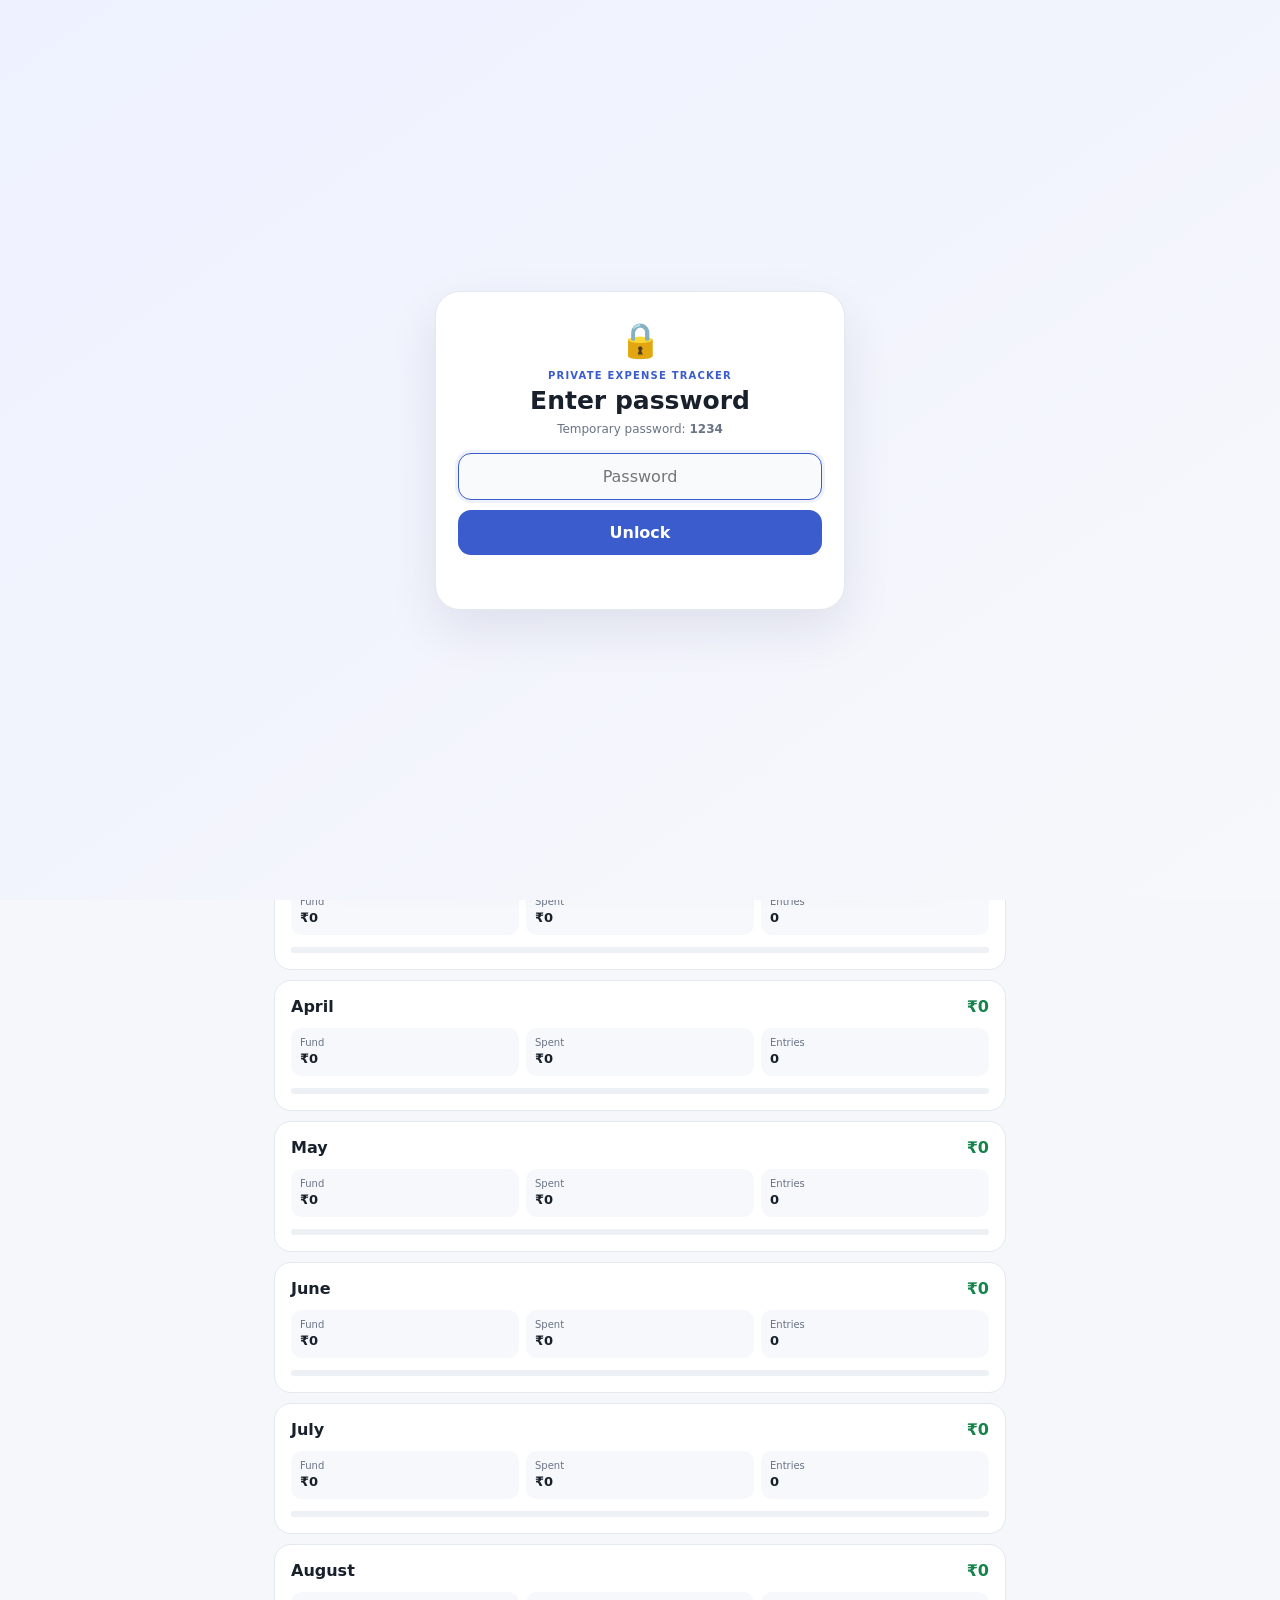
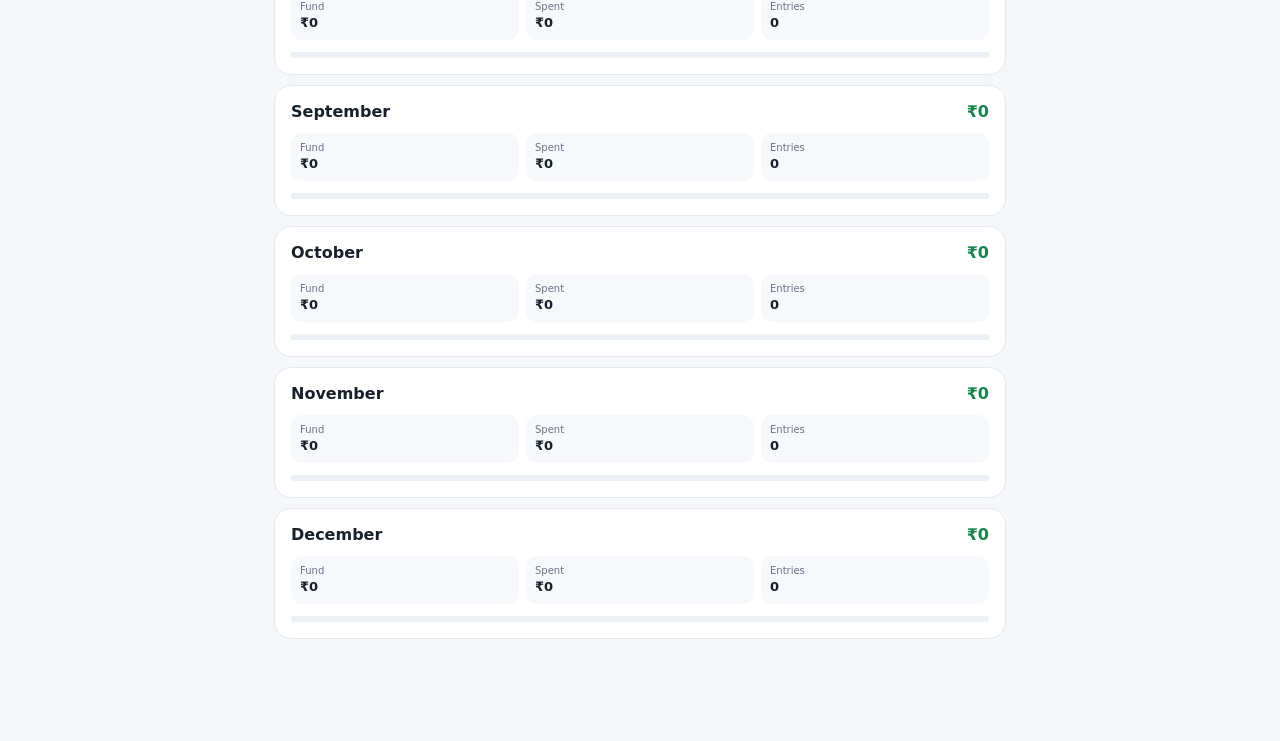
==== index.html @ df9b7229 "Add files via upload" ====
<!DOCTYPE html>
<html lang="en">
<head>
  <meta charset="UTF-8">
  <meta name="viewport" content="width=device-width, initial-scale=1.0, viewport-fit=cover">
  <title>2026 Finances</title>
  <link rel="stylesheet" href="style.css">
</head>
<body>
  <div id="lockScreen" class="lock-screen">
    <div class="lock-card">
      <div class="lock-icon">🔒</div>
      <div class="eyebrow">PRIVATE EXPENSE TRACKER</div>
      <h1>Enter password</h1>
      <p>Temporary password: <strong>1234</strong></p>
      <input id="passwordInput" class="money-input" type="password" inputmode="numeric" placeholder="Password" autocomplete="off">
      <button id="unlockBtn" class="primary-btn">Unlock</button>
      <div id="passwordError" class="password-error"></div>
    </div>
  </div>
  <div id="appShell">
  <header class="topbar">
    <div>
      <div class="eyebrow">YEARLY EXPENSE TRACKER</div>
      <h1>2026 Finances</h1>
    </div>
    <div class="top-actions"><button class="settings-btn" id="changePasswordBtn">🔐</button><button class="reset-btn" id="resetBtn">Reset</button></div>
  </header>

  <main>
    <section id="home" class="page active">
      <div class="hero">
        <span>Year-end balance</span>
        <strong id="homeBalance">₹0</strong>
        <small id="homeBalanceText">Add your monthly fund and expenses.</small>
      </div>
      <div class="stat-grid">
        <div class="stat-card"><span>Fund received</span><strong id="homeFund">₹0</strong></div>
        <div class="stat-card"><span>Total spent</span><strong id="homeSpent">₹0</strong></div>
      </div>
      <div class="backup-panel">
        <div>
          <div class="eyebrow">DATA SAFETY</div>
          <h2>Backup & Restore</h2>
          <p class="muted">Save your expense data to a file and restore it later on this phone.</p>
        </div>
        <div class="backup-actions">
          <button id="backupBtn" class="primary-btn">⬇ Backup Data</button>
          <button id="restoreBtn" class="secondary-btn">⬆ Restore Data</button>
          <input id="restoreFileInput" type="file" accept=".json,application/json" hidden>
        </div>
      </div>
      <div class="section-head"><h2>Monthly overview</h2></div>
      <div id="homeMonths" class="month-list"></div>
    </section>

    <section id="months" class="page">
      <div class="section-head">
        <div>
          <div class="eyebrow">JANUARY–DECEMBER</div>
          <h2>Monthly entries</h2>
        </div>
      </div>
      <p class="muted">Add expenses whenever they happen. Each category starts at ₹0 and keeps adding up.</p>
      <div id="monthCards" class="month-list"></div>
    </section>

    <section id="summary" class="page">
      <div class="section-head"><h2>Yearly summary</h2></div>
      <div class="summary-big">
        <div><span>Total fund received</span><strong id="summaryFund">₹0</strong></div>
        <div><span>Total expenditure</span><strong id="summarySpent">₹0</strong></div>
        <div><span>Final year-end balance</span><strong id="summaryBalance">₹0</strong></div>
      </div>
      <div class="section-head"><h2>Category totals</h2></div>
      <div id="categoryTotals" class="category-total-list"></div>
    </section>

    <section id="oldrecords" class="page">
      <div class="section-head">
        <div><div class="eyebrow">PREVIOUS YEARS</div><h2>Old Records</h2></div>
      </div>
      <p class="muted">Keep only the yearly totals for older years: total in, total out and balance.</p>
      <button id="addOldRecordBtn" class="primary-btn">+ Add old year</button>
      <div id="oldRecordsList" class="old-records-list"></div>
    </section>

    <section id="analytics" class="page">
      <div class="section-head">
        <div>
          <div class="eyebrow">BASED ON YOUR OWN HISTORY</div>
          <h2>Analytics AI</h2>
        </div>
      </div>
      <p class="muted">Spending is compared with your other entered months — not with fixed “ideal” amounts.</p>
      <div id="analyticsContent"></div>
    </section>
  </main>

  <nav class="bottom-nav">
    <button class="nav-btn active" data-page="home"><span>⌂</span><label>Home</label></button>
    <button class="nav-btn" data-page="months"><span>＋</span><label>Months</label></button>
    <button class="nav-btn" data-page="summary"><span>▤</span><label>Summary</label></button>
    <button class="nav-btn" data-page="analytics"><span>✦</span><label>Analytics</label></button>
    <button class="nav-btn" data-page="oldrecords"><span>↶</span><label>Old Records</label></button>
  </nav>

  <div id="passwordModal" class="modal hidden">
    <div class="modal-backdrop"></div>
    <div class="sheet">
      <div class="sheet-handle"></div>
      <div class="sheet-head">
        <div><div class="eyebrow">SECURITY</div><h2>Change password</h2></div>
        <button class="close-btn" id="closePasswordModal">×</button>
      </div>
      <label class="field-label">Current password</label>
      <input id="currentPasswordInput" class="money-input" type="password" autocomplete="current-password" placeholder="Current password">
      <label class="field-label old-label">New password</label>
      <input id="newPasswordInput" class="money-input" type="password" autocomplete="new-password" placeholder="New password">
      <label class="field-label old-label">Confirm new password</label>
      <input id="confirmPasswordInput" class="money-input" type="password" autocomplete="new-password" placeholder="Confirm new password">
      <div id="changePasswordError" class="password-error"></div>
      <button id="savePasswordBtn" class="primary-btn">Change password</button>
    </div>
  </div>

  <div id="oldModal" class="modal hidden">
    <div class="modal-backdrop"></div>
    <div class="sheet">
      <div class="sheet-handle"></div>
      <div class="sheet-head">
        <div><div class="eyebrow">OLD YEAR</div><h2 id="oldModalTitle">Add old record</h2></div>
        <button class="close-btn" id="closeOldModal">×</button>
      </div>
      <label class="field-label">Year</label>
      <input id="oldYearInput" class="money-input" type="number" min="1900" max="2099" placeholder="2025">
      <label class="field-label old-label">Total in</label>
      <input id="oldInInput" class="money-input" type="number" min="0" placeholder="₹0">
      <label class="field-label old-label">Total out</label>
      <input id="oldOutInput" class="money-input" type="number" min="0" placeholder="₹0">
      <button id="saveOldBtn" class="primary-btn">Save old record</button>
    </div>
  </div>

  <div id="modal" class="modal hidden">
    <div class="modal-backdrop"></div>
    <div class="sheet">
      <div class="sheet-handle"></div>
      <div class="sheet-head">
        <div>
          <div class="eyebrow">MONTHLY ENTRY</div>
          <h2 id="modalTitle">January</h2>
        </div>
        <button class="close-btn" id="closeModal">×</button>
      </div>

      <label class="field-label">Fund received for this month</label>
      <input id="fundInput" class="money-input" type="number" min="0" step="1" placeholder="₹0">

      <div class="entry-box">
        <div class="entry-title">Add an expense</div>
        <p class="muted small">Enter one expense at a time. It will be added to the selected category.</p>
        <select id="categoryInput" class="select-input"></select>
        <input id="expenseInput" class="money-input" type="number" min="0" step="1" placeholder="₹0">
        <button id="addExpenseBtn" class="primary-btn">Add expense</button>
      </div>

      <div class="section-head compact">
        <h3>Running totals</h3>
        <span id="entryCount" class="pill">0 entries</span>
      </div>
      <div id="runningTotals" class="running-totals"></div>

      <div class="live-total">
        <div><span>Total expense</span><strong id="liveTotal">₹0</strong></div>
        <div><span>Balance</span><strong id="liveBalance">₹0</strong></div>
      </div>

      <div class="section-head compact"><h3>Recent entries</h3></div>
      <div id="entryList" class="entry-list"></div>

      <button id="saveMonthBtn" class="primary-btn save-btn">Save month</button>
    </div>
  </div>

  <script src="script.js"></script>
</div>
</body>
</html>
---- style.css ----
*{box-sizing:border-box}
:root{--bg:#f5f7fb;--card:#fff;--text:#18202b;--muted:#687386;--line:#e4e8ef;--accent:#3b5ccc;--accent2:#eef1ff;--positive:#16834b;--negative:#c43c3c}
body{margin:0;background:var(--bg);color:var(--text);font-family:Inter,system-ui,-apple-system,BlinkMacSystemFont,"Segoe UI",sans-serif;padding-bottom:82px}
button,input,select{font:inherit}
.topbar{padding:22px 18px 12px;background:var(--card);border-bottom:1px solid var(--line);display:flex;justify-content:space-between;align-items:center}
h1,h2,h3,p{margin:0}.topbar h1{font-size:25px}.eyebrow{font-size:10px;font-weight:800;letter-spacing:.12em;color:var(--accent);margin-bottom:5px}
.reset-btn,.close-btn{border:0;background:#f0f2f6;border-radius:12px;padding:9px 12px;color:var(--muted);font-weight:700}
main{max-width:760px;margin:auto;padding:14px 14px 20px}.page{display:none}.page.active{display:block}
.hero{background:linear-gradient(135deg,#273a8f,#5368d8);color:white;border-radius:22px;padding:24px;margin-bottom:12px;box-shadow:0 10px 25px #263b9022}.hero span{font-size:13px;opacity:.85}.hero strong{display:block;font-size:35px;margin:7px 0}.hero small{opacity:.82}
.stat-grid{display:grid;grid-template-columns:1fr 1fr;gap:10px}.stat-card,.summary-big>div,.category-total,.month-card,.insight{background:var(--card);border:1px solid var(--line);border-radius:17px;padding:16px}.stat-card span,.summary-big span{display:block;color:var(--muted);font-size:12px}.stat-card strong{font-size:20px;display:block;margin-top:5px}
.section-head{display:flex;justify-content:space-between;align-items:center;margin:22px 2px 10px}.section-head h2{font-size:20px}.section-head h3{font-size:15px}.compact{margin-top:15px}
.muted{color:var(--muted);font-size:13px;line-height:1.45;margin-bottom:12px}.small{font-size:12px}
.month-list{display:grid;gap:10px}.month-card{cursor:pointer}.month-card:active{transform:scale(.99)}.month-top{display:flex;justify-content:space-between;align-items:center}.month-name{font-weight:800}.month-balance{font-weight:800}.positive{color:var(--positive)}.negative{color:var(--negative)}
.month-meta{display:grid;grid-template-columns:repeat(3,1fr);gap:7px;margin-top:12px}.month-meta div{background:#f7f8fb;border-radius:11px;padding:9px}.month-meta span{display:block;font-size:10px;color:var(--muted)}.month-meta strong{font-size:13px}
.progress{height:6px;background:#edf0f5;border-radius:99px;margin-top:12px;overflow:hidden}.progress>i{display:block;height:100%;background:var(--accent);border-radius:99px}
.bottom-nav{position:fixed;z-index:20;bottom:0;left:0;right:0;background:#fff;border-top:1px solid var(--line);display:grid;grid-template-columns:repeat(4,1fr);padding:7px 8px max(7px,env(safe-area-inset-bottom));box-shadow:0 -5px 20px #0000000a}.nav-btn{border:0;background:none;color:#7b8492;padding:6px 2px;border-radius:12px}.nav-btn.active{color:var(--accent);background:var(--accent2)}.nav-btn span{display:block;font-size:19px;line-height:20px}.nav-btn label{display:block;font-size:10px;font-weight:700;margin-top:2px}
.modal{position:fixed;inset:0;z-index:50}.modal.hidden{display:none}.modal-backdrop{position:absolute;inset:0;background:#0d1428aa}.sheet{position:absolute;left:0;right:0;bottom:0;max-height:94vh;overflow:auto;background:#fff;border-radius:25px 25px 0 0;padding:9px 16px 28px;box-shadow:0 -10px 35px #0002}.sheet-handle{width:45px;height:5px;background:#d9dde5;border-radius:99px;margin:2px auto 13px}.sheet-head{display:flex;justify-content:space-between;align-items:center;margin-bottom:17px}.sheet-head h2{font-size:23px}
.field-label{font-size:12px;font-weight:800;color:var(--muted);display:block;margin-bottom:7px}.money-input,.select-input{width:100%;border:1px solid var(--line);background:#f9fafc;border-radius:13px;padding:13px;font-size:16px;outline:none}.money-input:focus,.select-input:focus{border-color:var(--accent);box-shadow:0 0 0 3px #3b5ccc15}
.entry-box{background:#f7f8fc;border:1px solid var(--line);border-radius:17px;padding:14px;margin-top:14px}.entry-title{font-weight:800;margin-bottom:2px}.entry-box .money-input{margin-top:8px}.entry-box .select-input{margin-top:9px}.primary-btn{border:0;width:100%;background:var(--accent);color:white;border-radius:13px;padding:13px;font-weight:800;margin-top:10px}.save-btn{margin-top:18px}
.running-totals{display:grid;grid-template-columns:1fr 1fr;gap:8px}.running-item{background:#f8f9fb;border-radius:12px;padding:10px}.running-item span{display:block;font-size:10px;color:var(--muted)}.running-item strong{font-size:14px}
.live-total{display:grid;grid-template-columns:1fr 1fr;gap:9px;margin-top:12px}.live-total>div{border-radius:15px;padding:13px;background:#f0f2f8}.live-total span{font-size:11px;color:var(--muted);display:block}.live-total strong{font-size:19px;display:block;margin-top:3px}
.pill{background:#eef1ff;color:var(--accent);border-radius:99px;padding:5px 8px;font-size:10px;font-weight:800}.entry-list{display:grid;gap:6px}.entry-row{display:flex;justify-content:space-between;align-items:center;background:#fafafa;border:1px solid var(--line);border-radius:11px;padding:9px 10px;font-size:12px}.entry-row small{color:var(--muted)}.delete-entry{border:0;background:#f0f1f4;border-radius:8px;padding:4px 7px;color:var(--muted)}
.summary-big{display:grid;gap:10px}.summary-big strong{display:block;font-size:25px;margin-top:4px}.category-total-list{display:grid;gap:8px}.category-total{display:flex;justify-content:space-between;align-items:center}.category-total span{font-size:13px}.category-total strong{font-size:15px}
.insight{margin-bottom:10px}.insight h3{font-size:14px;margin-bottom:5px}.insight p{font-size:12px;color:var(--muted);line-height:1.45}.tag{display:inline-block;font-size:9px;font-weight:900;letter-spacing:.06em;border-radius:99px;padding:4px 7px;margin-bottom:7px;background:#eef1ff;color:var(--accent)}.tag.good{background:#e9f7ef;color:var(--positive)}.tag.watch{background:#fff5df;color:#946000}.tag.alert{background:#fdeaea;color:var(--negative)}
.empty{background:var(--card);border:1px dashed var(--line);border-radius:16px;padding:18px;text-align:center;color:var(--muted);font-size:13px}
@media(min-width:700px){.bottom-nav{left:50%;right:auto;transform:translateX(-50%);width:600px;border:1px solid var(--line);border-bottom:0;border-radius:18px 18px 0 0}.sheet{left:50%;right:auto;width:620px;transform:translateX(-50%);border:1px solid var(--line)}}

.lock-screen{position:fixed;z-index:100;inset:0;background:linear-gradient(145deg,#eef1ff,#f7f8fb);display:flex;align-items:center;justify-content:center;padding:22px}
.lock-screen.hidden{display:none}.lock-card{width:min(410px,100%);background:#fff;border:1px solid #e4e8ef;border-radius:25px;padding:28px 22px;box-shadow:0 20px 50px #17234a18;text-align:center}.lock-icon{font-size:34px;margin-bottom:10px}.lock-card h1{font-size:25px;margin:4px 0 7px}.lock-card p{font-size:12px;color:#687386;margin-bottom:17px}.lock-card .money-input{text-align:center}.password-error{height:18px;color:#c43c3c;font-size:11px;font-weight:700;margin-top:8px}
.old-label{margin-top:13px}.old-records-list{display:grid;gap:10px;margin-top:12px}.old-record{background:#fff;border:1px solid #e4e8ef;border-radius:17px;padding:16px}.old-record-top{display:flex;justify-content:space-between;align-items:center}.old-record-year{font-size:17px;font-weight:800}.old-record-balance{font-size:16px;font-weight:800}.old-record-meta{display:grid;grid-template-columns:1fr 1fr 1fr;gap:7px;margin-top:11px}.old-record-meta div{background:#f7f8fb;border-radius:10px;padding:8px}.old-record-meta span{display:block;font-size:9px;color:#687386}.old-record-meta strong{font-size:12px}.old-actions{display:flex;gap:7px;margin-top:10px}.old-actions button{flex:1;border:0;border-radius:10px;padding:8px;font-size:11px;font-weight:800;background:#f0f2f6;color:#687386}

.top-actions{display:flex;gap:7px;align-items:center}.settings-btn{border:0;background:#f0f2f6;border-radius:12px;padding:9px 11px;color:#687386;font-weight:800}

.backup-panel{
  margin:16px 0 22px;
  padding:18px;
  border:1px solid #e6e8ee;
  border-radius:20px;
  background:#fff;
  box-shadow:0 8px 24px rgba(20,24,40,.06);
}
.backup-panel h2{margin:3px 0 5px;font-size:20px}
.backup-actions{display:grid;grid-template-columns:1fr 1fr;gap:10px;margin-top:14px}
.secondary-btn{
  width:100%;padding:13px 14px;border:1px solid #d9dce5;border-radius:14px;
  background:#f7f8fb;color:#20242d;font-weight:700;font-size:15px;cursor:pointer;
}
.backup-actions .primary-btn{margin:0}
@media(max-width:420px){
  .backup-actions{grid-template-columns:1fr}
}
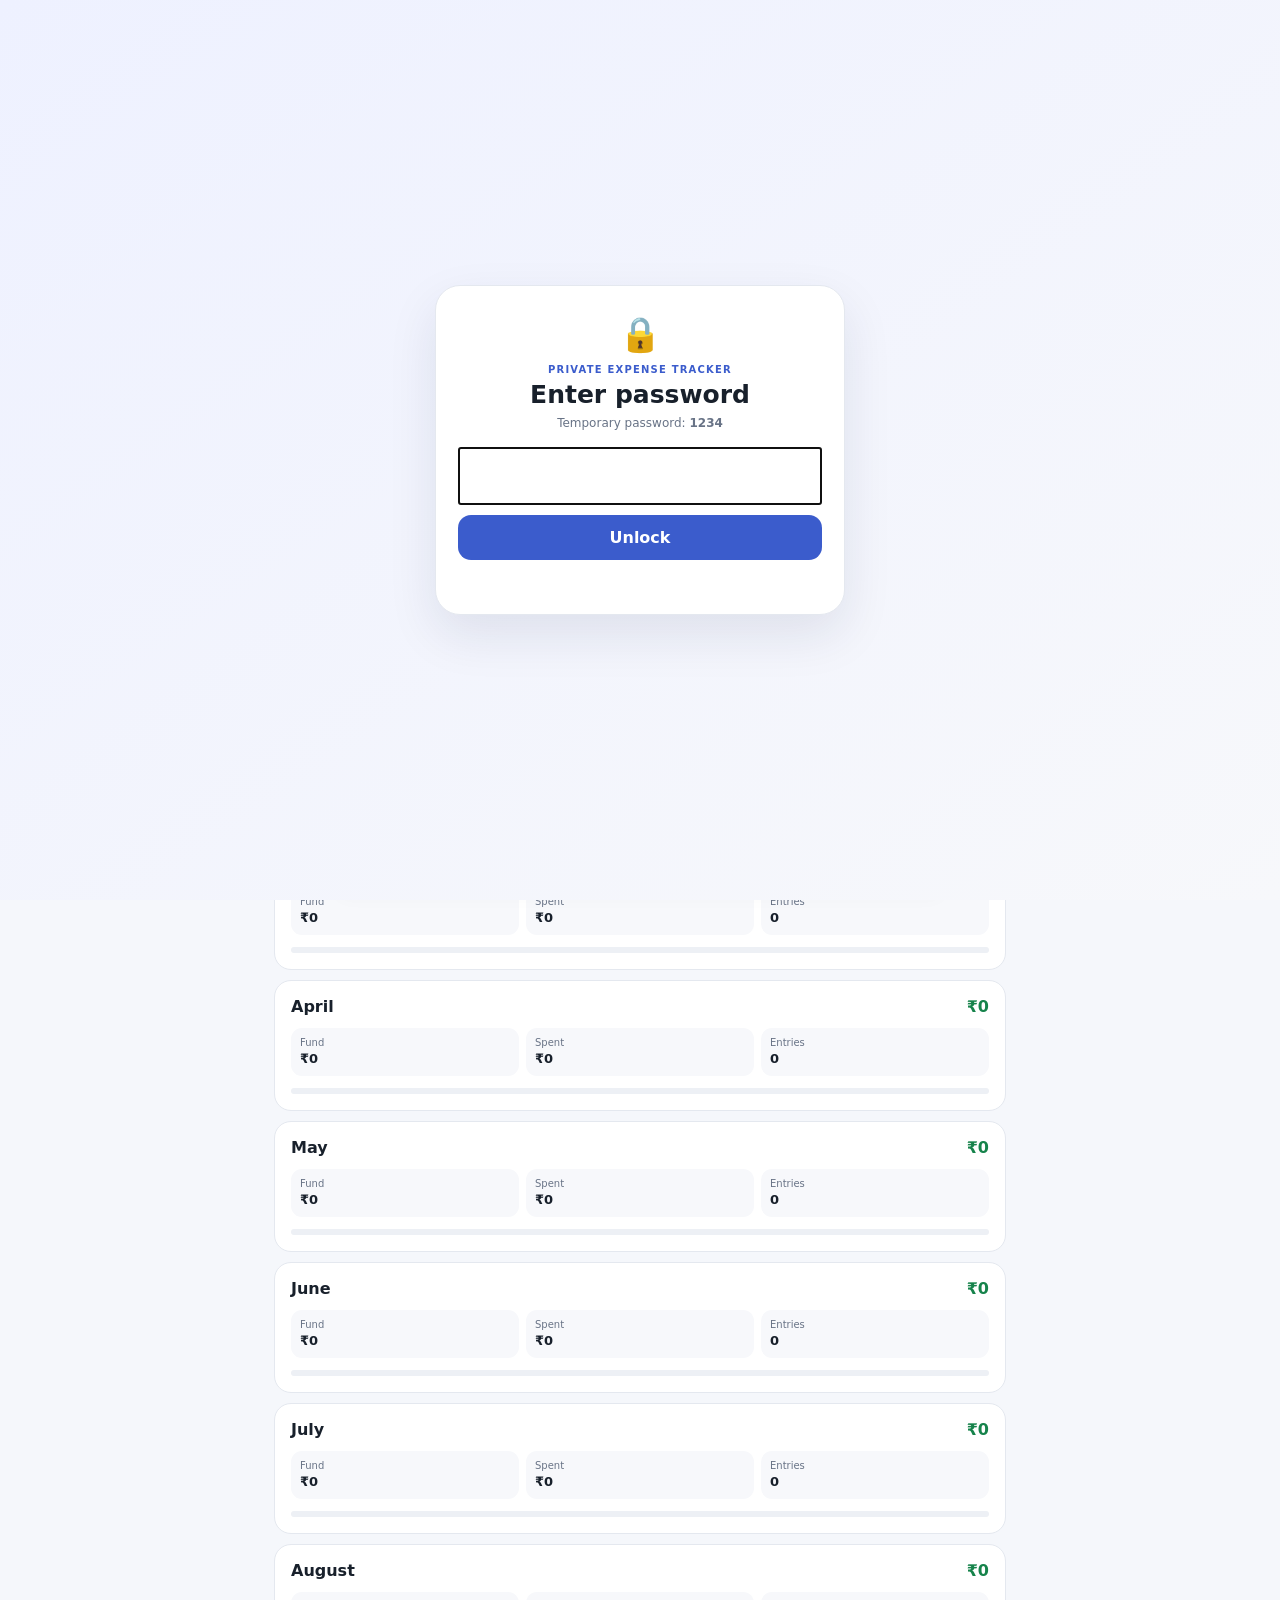
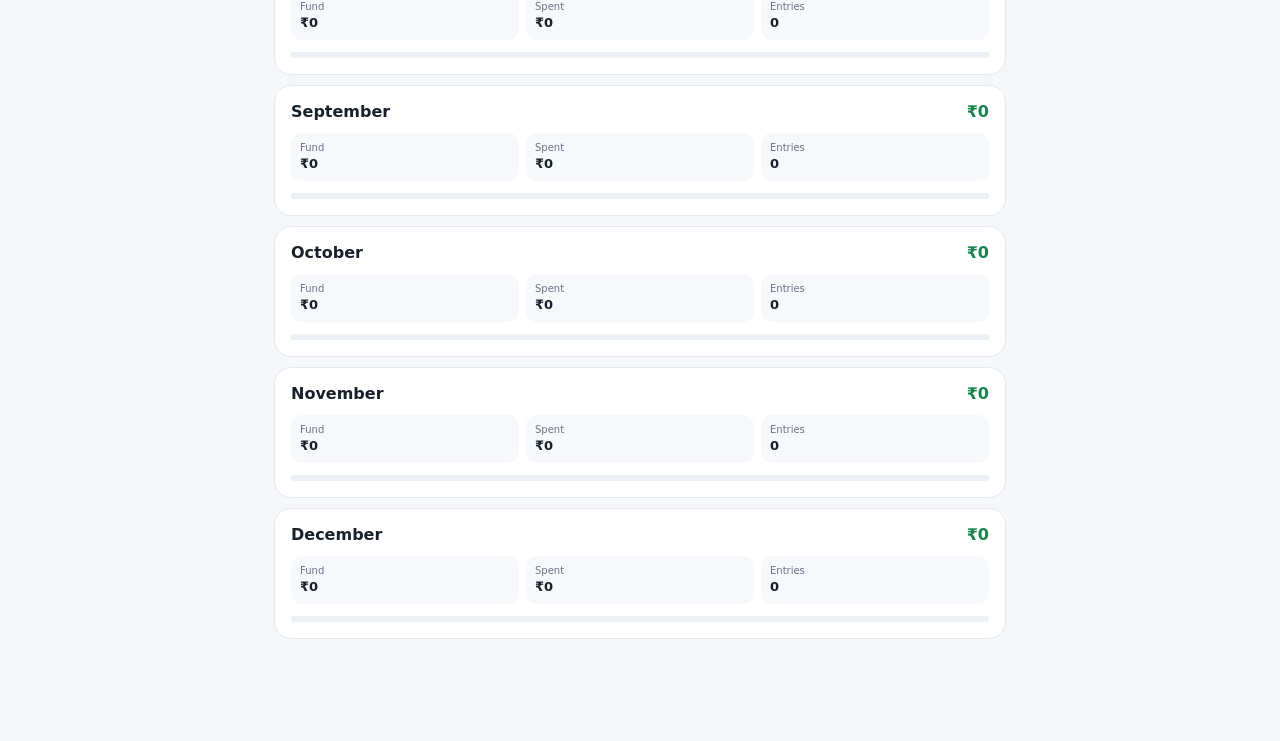
==== commit 5ff67503: "Add files via upload" ====
--- a/index.html
+++ b/index.html
@@ -4,6 +4,8 @@
   <meta charset="UTF-8">
   <meta name="viewport" content="width=device-width, initial-scale=1.0, viewport-fit=cover">
   <title>2026 Finances</title>
+  <link rel="manifest" href="manifest.json">
+<meta name="theme-color" content="#ffffff">
   <link rel="stylesheet" href="style.css">
 </head>
 <body>
@@ -12,8 +14,7 @@
       <div class="lock-icon">🔒</div>
       <div class="eyebrow">PRIVATE EXPENSE TRACKER</div>
       <h1>Enter password</h1>
-      <p>Temporary password: <strong>1234</strong></p>
-      <input id="passwordInput" class="money-input" type="password" inputmode="numeric" placeholder="Password" autocomplete="off">
+      <p>Temporary password: <strong>1234</strong></p><input id="passwordInput" style="width:100%;font-size:20px;padding:15px;" type="text" inputmode="text" autocomplete="off">
       <button id="unlockBtn" class="primary-btn">Unlock</button>
       <div id="passwordError" class="password-error"></div>
     </div>
